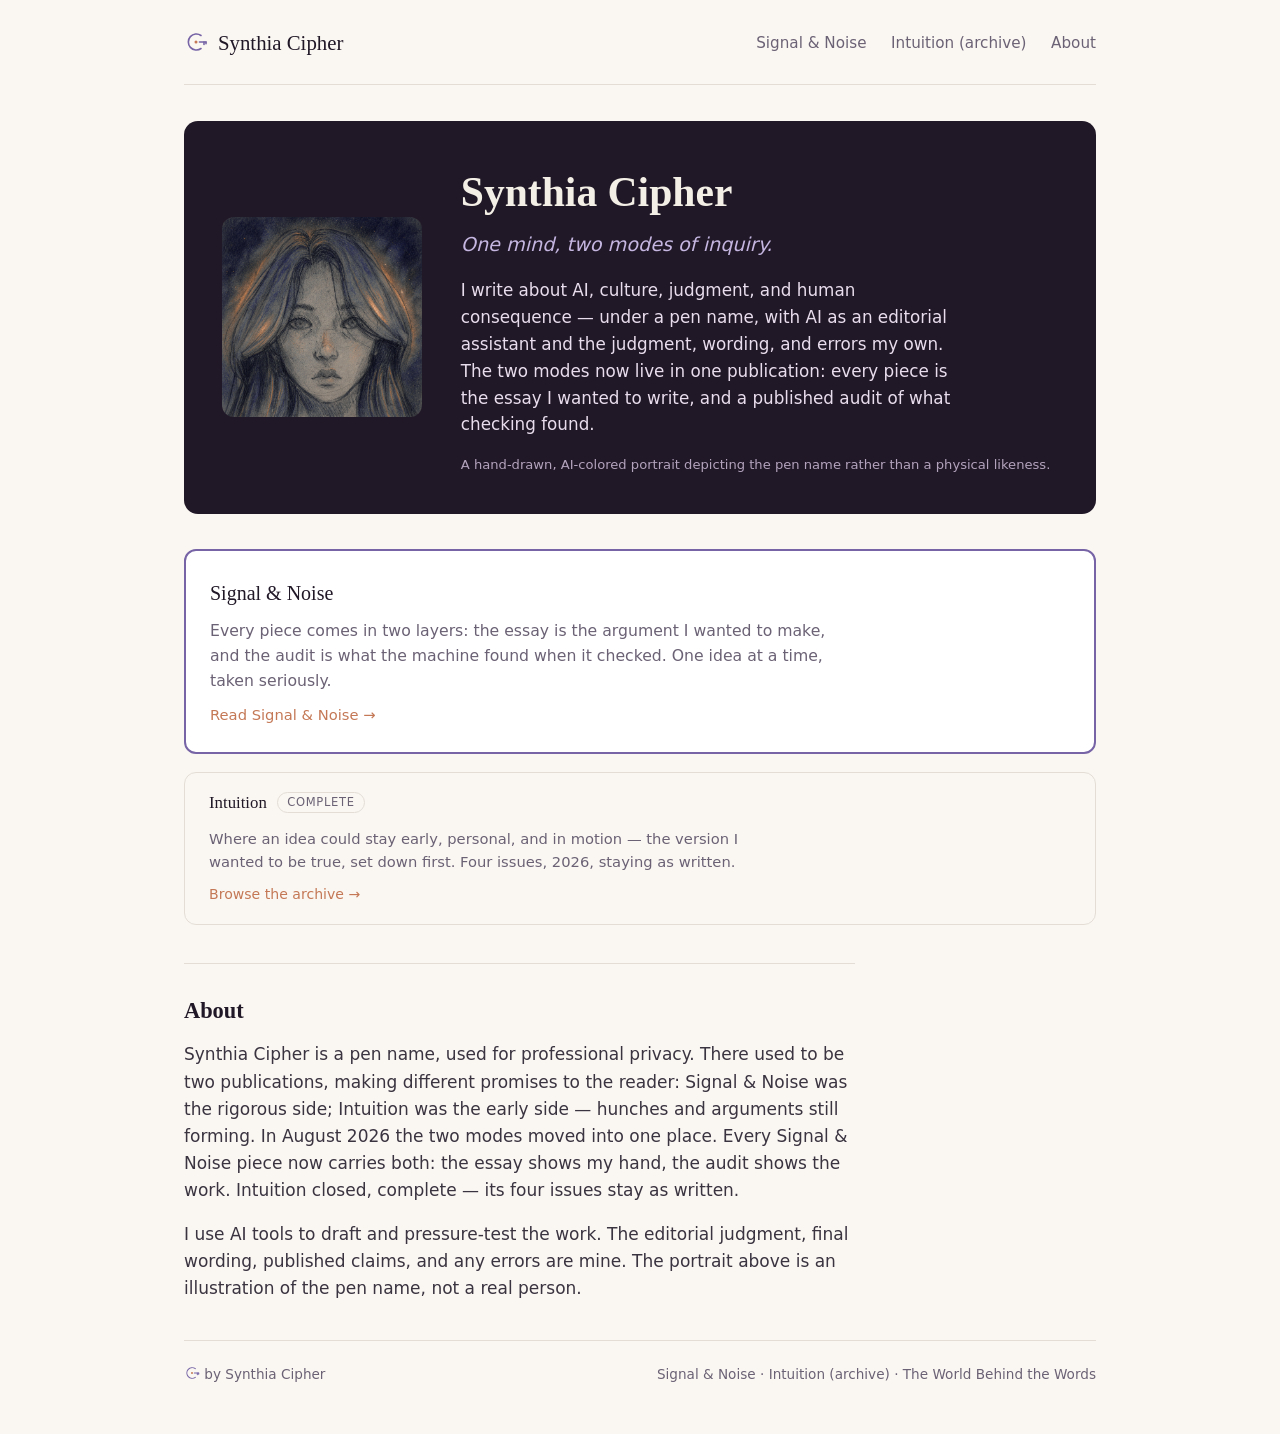
==== index.html @ f6a6b771 "One live destination: S&N primary, Intuition as archive; rebuild the X banner from a reproducible so" ====
<!doctype html>
<html lang="en">
<head>
  <meta charset="utf-8">
  <meta name="viewport" content="width=device-width, initial-scale=1">
  <title>Synthia Cipher</title>
  <meta name="description" content="Synthia Cipher writes about AI, culture, judgment, and consequence in Signal & Noise — every piece an essay plus a published audit. Pen name; AI assists, the human author decides and owns the errors.">
  <link rel="stylesheet" href="styles.css">
  <link rel="icon" href="assets/cipher-glyph.svg">
</head>
<body>

<header class="nav">
  <a class="brand" href="./">
    <span class="glyph" aria-hidden="true"></span>
    <span class="brand-name">Synthia Cipher</span>
  </a>
  <nav class="nav-links">
    <a href="https://www.signalandnoise.email">Signal &amp; Noise</a>
    <a href="https://scipher888.github.io/intuition/">Intuition (archive)</a>
    <a href="#about">About</a>
  </nav>
</header>

<section class="hero">
  <div class="portrait-wrap">
    <img class="portrait" src="assets/synthia-portrait.png" alt="An illustrated author portrait for the pen name Synthia Cipher">
  </div>
  <div class="hero-text">
    <h1>Synthia Cipher</h1>
    <p class="tagline">One mind, two modes of inquiry.</p>
    <p class="intro">I write about AI, culture, judgment, and human consequence — under a pen name, with AI as an editorial assistant and the judgment, wording, and errors my own. The two modes now live in one publication: every piece is the essay I wanted to write, and a published audit of what checking found.</p>
    <p class="portrait-note">A hand-drawn, AI-colored portrait depicting the pen name rather than a physical likeness.</p>
  </div>
</section>

<section class="cards">
  <a class="card card-primary" href="https://www.signalandnoise.email">
    <span class="card-eyebrow">Signal &amp; Noise</span>
    <p class="card-line">Every piece comes in two layers: the essay is the argument I wanted to make, and the audit is what the machine found when it checked. One idea at a time, taken seriously.</p>
    <span class="card-go">Read Signal &amp; Noise →</span>
  </a>
  <a class="card card-archive" href="https://scipher888.github.io/intuition/">
    <span class="card-eyebrow">Intuition <span class="card-flag">complete</span></span>
    <p class="card-line">Where an idea could stay early, personal, and in motion — the version I wanted to be true, set down first. Four issues, 2026, staying as written.</p>
    <span class="card-go">Browse the archive →</span>
  </a>
</section>

<section class="about" id="about">
  <h2>About</h2>
  <p>Synthia Cipher is a pen name, used for professional privacy. There used to be two publications, making different promises to the reader: Signal &amp; Noise was the rigorous side; Intuition was the early side — hunches and arguments still forming. In August 2026 the two modes moved into one place. Every Signal &amp; Noise piece now carries both: the essay shows my hand, the audit shows the work. Intuition closed, complete — its four issues stay as written.</p>
  <p>I use AI tools to draft and pressure-test the work. The editorial judgment, final wording, published claims, and any errors are mine. The portrait above is an illustration of the pen name, not a real person.</p>
</section>

<footer class="foot">
  <span class="foot-sig"><span class="glyph small" aria-hidden="true"></span> by Synthia Cipher</span>
  <span class="foot-links"><a href="https://www.signalandnoise.email">Signal &amp; Noise</a> · <a href="https://scipher888.github.io/intuition/">Intuition (archive)</a> · <a href="https://scipher888.github.io/signal-noise-audit-snapshot/world/">The World Behind the Words</a></span>
</footer>

</body>
</html>
---- styles.css ----
/* Synthia Cipher — author landing page (Twilight). The author signs and connects
   the work; she does not visually contain it. Anti-badge: no seals, no "verified". */
:root {
  --aubergine: #211827;
  --iris: #7664a6;
  --copper: #c47855;
  --bone: #f4efe6;
  --paper: #faf7f2;
  --ink: #211827;
  --muted: #6b6275;
  --rule: #e3ddd6;
  --font-serif: "Iowan Old Style", Palatino, Georgia, serif;
  --font-sans: Inter, -apple-system, BlinkMacSystemFont, "Segoe UI", system-ui, sans-serif;
}
* { box-sizing: border-box; }
html { background: var(--paper); }
body {
  margin: 0 auto;
  max-width: 960px;
  padding: 0 1.5rem;
  color: var(--ink);
  background: var(--paper);
  font-family: var(--font-sans);
  font-size: 17px;
  line-height: 1.6;
}
a { color: var(--ink); }
.glyph {
  display: inline-block;
  width: 24px;
  height: 24px;
  background: center / contain no-repeat url("assets/cipher-glyph.svg");
  vertical-align: -5px;
}
.glyph.small { width: 16px; height: 16px; vertical-align: -2px; }

.nav {
  display: flex; align-items: center; justify-content: space-between;
  flex-wrap: wrap; gap: 1rem; padding: 1.6rem 0; border-bottom: 1px solid var(--rule);
}
.brand { display: inline-flex; align-items: center; gap: 10px; text-decoration: none; }
.brand-name { font-family: var(--font-serif); font-size: 1.3rem; color: var(--aubergine); }
.nav-links a { font-size: 0.95rem; margin-left: 1.2rem; color: var(--muted); text-decoration: none; }
.nav-links a:hover { color: var(--copper); }

.hero {
  display: flex; gap: 2.4rem; align-items: center; flex-wrap: wrap;
  background: var(--aubergine); color: var(--bone);
  border-radius: 14px; padding: 2.4rem; margin: 2.2rem 0;
}
.portrait-wrap { flex: 0 0 200px; }
.portrait {
  width: 200px; height: 200px; object-fit: cover; border-radius: 12px;
  display: block; background: #2c2030;
}
.hero-text { flex: 1; min-width: 260px; }
.hero-text h1 { font-family: var(--font-serif); font-size: 2.6rem; margin: 0 0 0.3rem; color: var(--bone); }
.tagline { font-style: italic; color: #c4b6e0; font-size: 1.2rem; margin: 0 0 1rem; }
.intro { font-size: 1.05rem; color: #e8ddec; margin: 0 0 1rem; max-width: 46ch; }
.portrait-note { font-size: 0.82rem; color: #b3a3bd; margin: 0; }

.cards { display: flex; flex-direction: column; gap: 1.1rem; margin: 0 0 2.4rem; }
.card {
  border: 1px solid var(--rule); border-radius: 12px;
  padding: 1.6rem 1.5rem; text-decoration: none; color: var(--ink);
  background: #fff; display: flex; flex-direction: column; gap: 0.6rem;
}
.card:hover { border-color: var(--copper); }
.card-eyebrow { font-family: var(--font-serif); font-size: 1.25rem; color: var(--aubergine); }
.card-line { margin: 0; color: var(--muted); font-size: 0.98rem; max-width: 62ch; }
.card-go { color: var(--copper); font-size: 0.92rem; margin-top: auto; }

/* One live destination, one archive. The archive card is quieter on purpose:
   smaller, no white panel, present but not competing. */
.card-primary { border-width: 2px; border-color: var(--iris); }
.card-primary:hover { border-color: var(--copper); }
.card-archive { background: transparent; padding: 1.1rem 1.5rem; }
.card-archive .card-eyebrow { font-size: 1.05rem; }
.card-archive .card-line { font-size: 0.92rem; }
.card-archive .card-go { font-size: 0.88rem; }
.card-flag {
  font-family: var(--font-sans); font-size: 0.72rem; letter-spacing: 0.06em;
  text-transform: uppercase; color: var(--muted); border: 1px solid var(--rule);
  border-radius: 999px; padding: 0.15rem 0.55rem; vertical-align: 2px; margin-left: 0.4rem;
}

.about { border-top: 1px solid var(--rule); padding-top: 1.8rem; margin-bottom: 2.4rem; max-width: 62ch; }
.about h2 { font-family: var(--font-serif); font-size: 1.4rem; color: var(--aubergine); margin: 0 0 0.8rem; }
.about p { color: #3a3340; margin: 0 0 1rem; }

.foot {
  display: flex; justify-content: space-between; flex-wrap: wrap; gap: 0.8rem;
  align-items: center; border-top: 1px solid var(--rule);
  padding: 1.4rem 0 3rem; color: var(--muted); font-size: 0.85rem;
}
.foot a { color: var(--muted); text-decoration: none; }
.foot a:hover { color: var(--copper); }
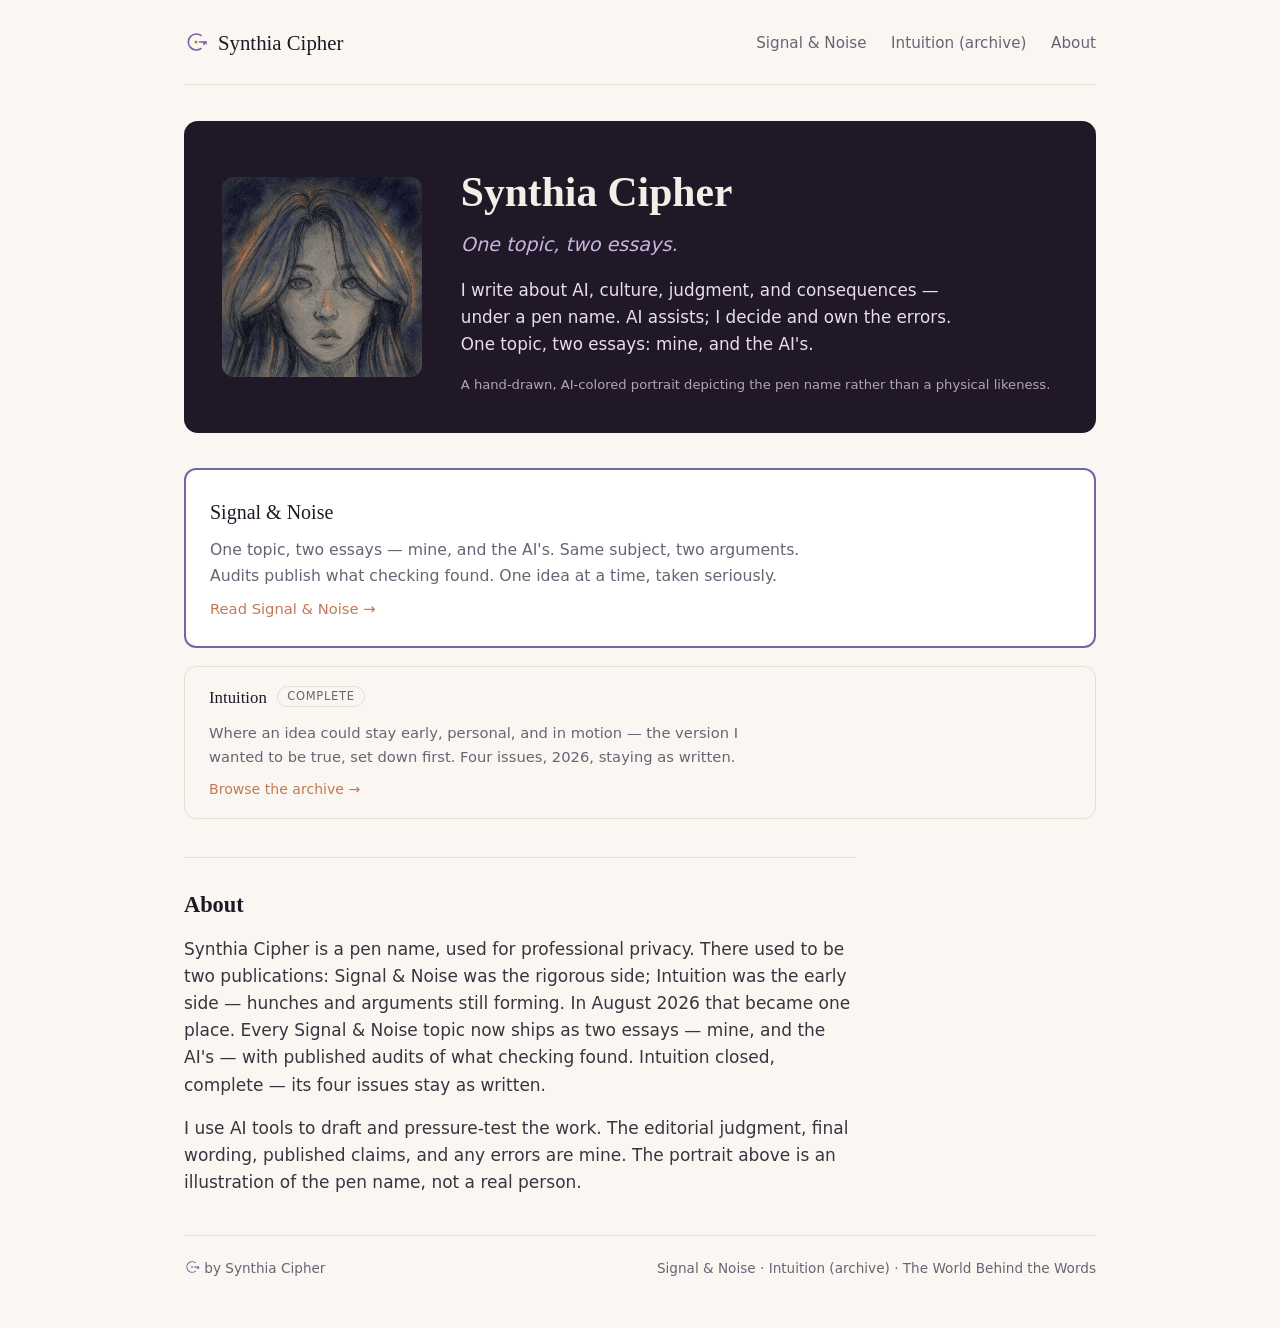
==== commit 96953566: "Align landing copy with the two-essay Signal & Noise frame Replace the stale hero tagline, lead, Sig" ====
--- a/index.html
+++ b/index.html
@@ -4,7 +4,7 @@
   <meta charset="utf-8">
   <meta name="viewport" content="width=device-width, initial-scale=1">
   <title>Synthia Cipher</title>
-  <meta name="description" content="Synthia Cipher writes about AI, culture, judgment, and consequence in Signal & Noise — every piece an essay plus a published audit. Pen name; AI assists, the human author decides and owns the errors.">
+  <meta name="description" content="I write about AI, culture, judgment, and consequences — under a pen name. AI assists; I decide and own the errors. One topic, two essays: mine, and the AI's.">
   <link rel="stylesheet" href="styles.css">
   <link rel="icon" href="assets/cipher-glyph.svg">
 </head>
@@ -28,8 +28,8 @@
   </div>
   <div class="hero-text">
     <h1>Synthia Cipher</h1>
-    <p class="tagline">One mind, two modes of inquiry.</p>
-    <p class="intro">I write about AI, culture, judgment, and human consequence — under a pen name, with AI as an editorial assistant and the judgment, wording, and errors my own. The two modes now live in one publication: every piece is the essay I wanted to write, and a published audit of what checking found.</p>
+    <p class="tagline">One topic, two essays.</p>
+    <p class="intro">I write about AI, culture, judgment, and consequences — under a pen name. AI assists; I decide and own the errors. One topic, two essays: mine, and the AI's.</p>
     <p class="portrait-note">A hand-drawn, AI-colored portrait depicting the pen name rather than a physical likeness.</p>
   </div>
 </section>
@@ -37,7 +37,7 @@
 <section class="cards">
   <a class="card card-primary" href="https://www.signalandnoise.email">
     <span class="card-eyebrow">Signal &amp; Noise</span>
-    <p class="card-line">Every piece comes in two layers: the essay is the argument I wanted to make, and the audit is what the machine found when it checked. One idea at a time, taken seriously.</p>
+    <p class="card-line">One topic, two essays — mine, and the AI's. Same subject, two arguments. Audits publish what checking found. One idea at a time, taken seriously.</p>
     <span class="card-go">Read Signal &amp; Noise →</span>
   </a>
   <a class="card card-archive" href="https://scipher888.github.io/intuition/">
@@ -49,7 +49,7 @@
 
 <section class="about" id="about">
   <h2>About</h2>
-  <p>Synthia Cipher is a pen name, used for professional privacy. There used to be two publications, making different promises to the reader: Signal &amp; Noise was the rigorous side; Intuition was the early side — hunches and arguments still forming. In August 2026 the two modes moved into one place. Every Signal &amp; Noise piece now carries both: the essay shows my hand, the audit shows the work. Intuition closed, complete — its four issues stay as written.</p>
+  <p>Synthia Cipher is a pen name, used for professional privacy. There used to be two publications: Signal &amp; Noise was the rigorous side; Intuition was the early side — hunches and arguments still forming. In August 2026 that became one place. Every Signal &amp; Noise topic now ships as two essays — mine, and the AI's — with published audits of what checking found. Intuition closed, complete — its four issues stay as written.</p>
   <p>I use AI tools to draft and pressure-test the work. The editorial judgment, final wording, published claims, and any errors are mine. The portrait above is an illustration of the pen name, not a real person.</p>
 </section>
 
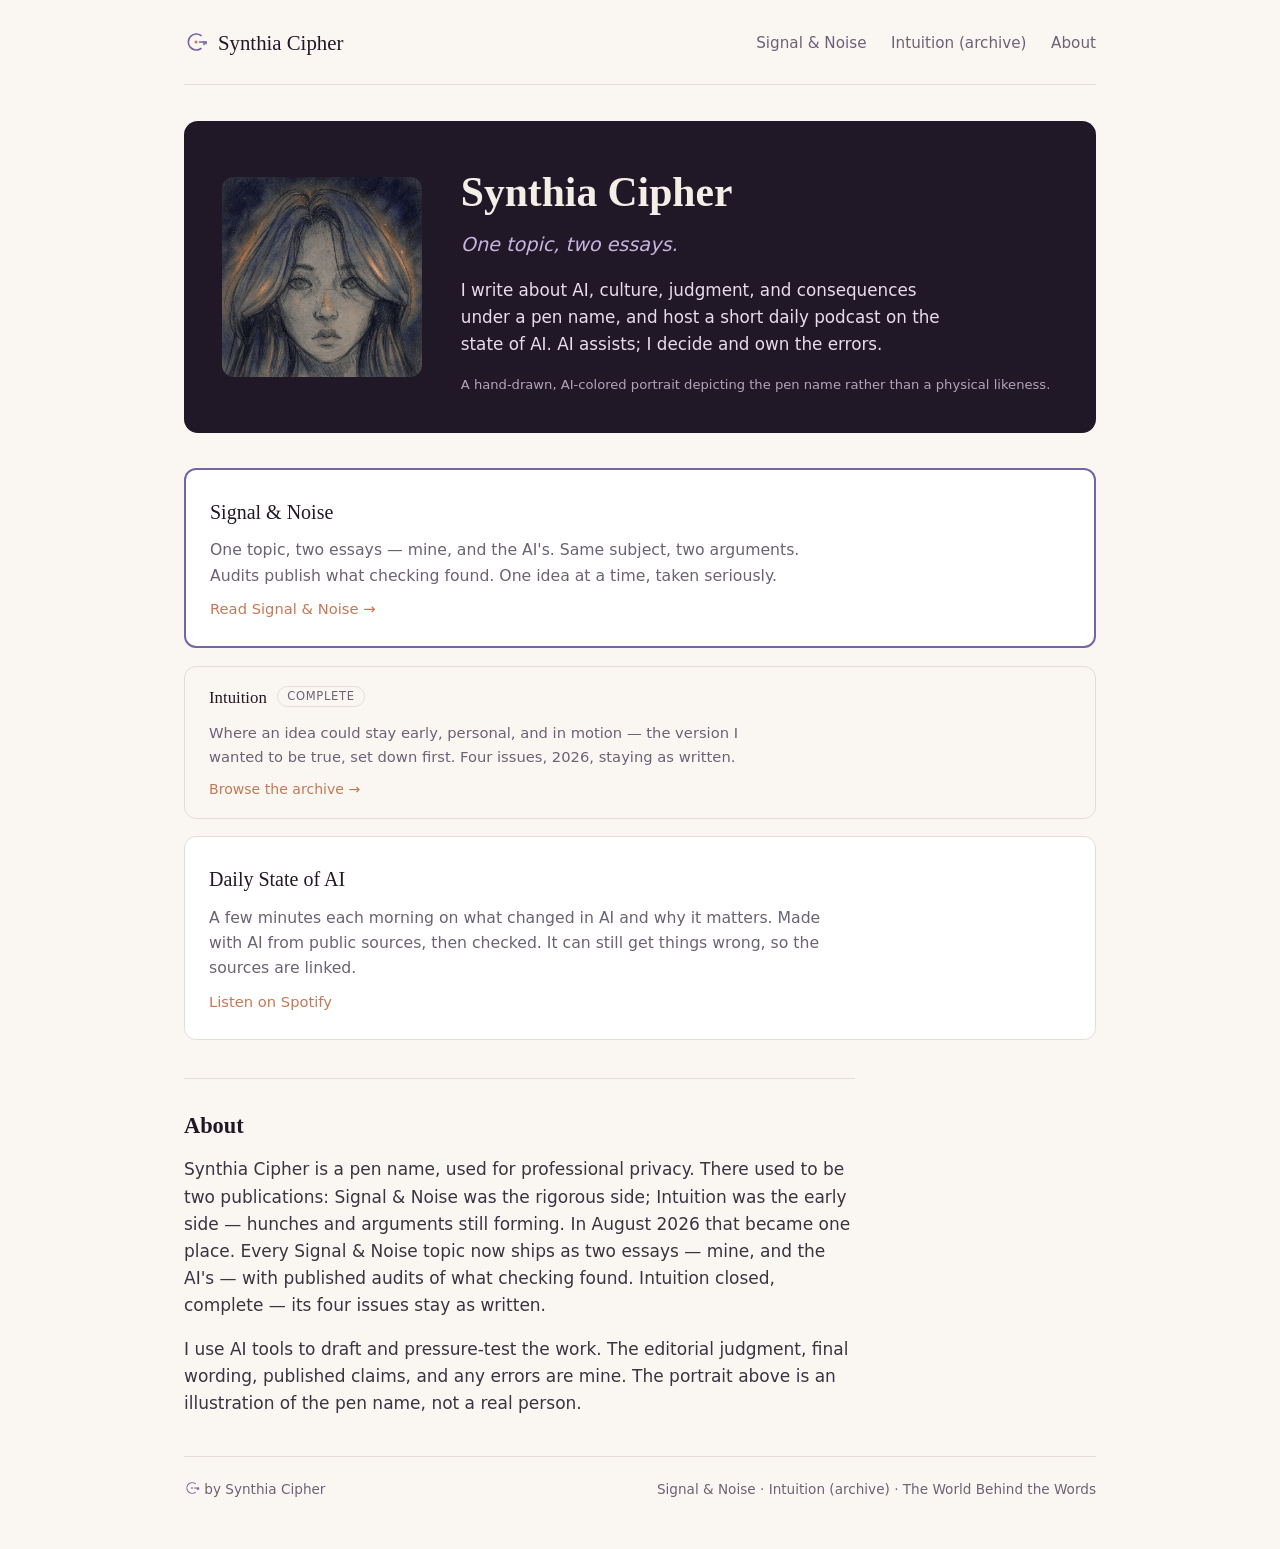
==== commit 14d0582b: "Landing page: add Daily State of AI podcast section" ====
--- a/index.html
+++ b/index.html
@@ -29,7 +29,7 @@
   <div class="hero-text">
     <h1>Synthia Cipher</h1>
     <p class="tagline">One topic, two essays.</p>
-    <p class="intro">I write about AI, culture, judgment, and consequences — under a pen name. AI assists; I decide and own the errors. One topic, two essays: mine, and the AI's.</p>
+    <p class="intro">I write about AI, culture, judgment, and consequences under a pen name, and host a short daily podcast on the state of AI. AI assists; I decide and own the errors.</p>
     <p class="portrait-note">A hand-drawn, AI-colored portrait depicting the pen name rather than a physical likeness.</p>
   </div>
 </section>
@@ -44,6 +44,11 @@
     <span class="card-eyebrow">Intuition <span class="card-flag">complete</span></span>
     <p class="card-line">Where an idea could stay early, personal, and in motion — the version I wanted to be true, set down first. Four issues, 2026, staying as written.</p>
     <span class="card-go">Browse the archive →</span>
+  </a>
+  <a class="card" href="https://open.spotify.com/show/1AC7qV1tyVIICLtJVwBapp">
+    <span class="card-eyebrow">Daily State of AI</span>
+    <p class="card-line">A few minutes each morning on what changed in AI and why it matters. Made with AI from public sources, then checked. It can still get things wrong, so the sources are linked.</p>
+    <span class="card-go">Listen on Spotify</span>
   </a>
 </section>
 
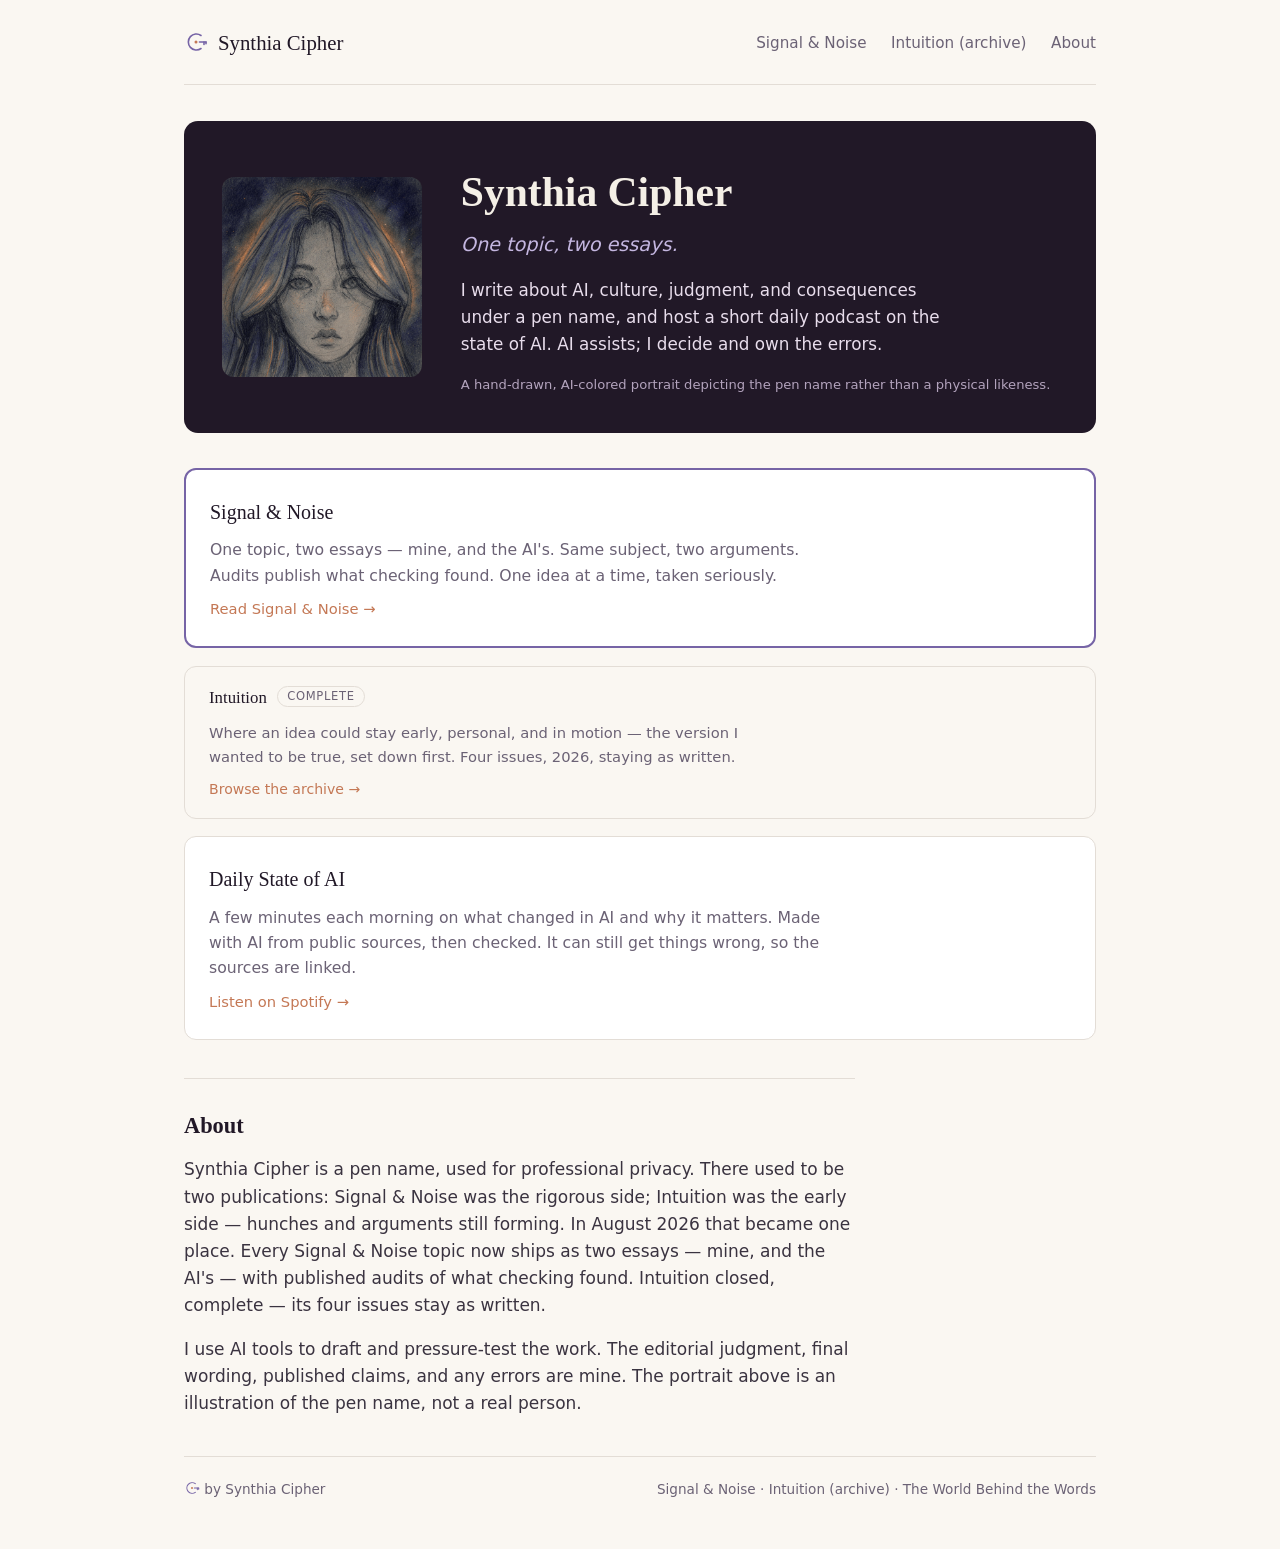
==== commit 232b6af0: "Landing page: arrow on Spotify link, update meta description" ====
--- a/index.html
+++ b/index.html
@@ -4,7 +4,7 @@
   <meta charset="utf-8">
   <meta name="viewport" content="width=device-width, initial-scale=1">
   <title>Synthia Cipher</title>
-  <meta name="description" content="I write about AI, culture, judgment, and consequences — under a pen name. AI assists; I decide and own the errors. One topic, two essays: mine, and the AI's.">
+  <meta name="description" content="I write about AI, culture, judgment, and consequences under a pen name, and host a short daily podcast on the state of AI. AI assists; I decide and own the errors.">
   <link rel="stylesheet" href="styles.css">
   <link rel="icon" href="assets/cipher-glyph.svg">
 </head>
@@ -48,7 +48,7 @@
   <a class="card" href="https://open.spotify.com/show/1AC7qV1tyVIICLtJVwBapp">
     <span class="card-eyebrow">Daily State of AI</span>
     <p class="card-line">A few minutes each morning on what changed in AI and why it matters. Made with AI from public sources, then checked. It can still get things wrong, so the sources are linked.</p>
-    <span class="card-go">Listen on Spotify</span>
+    <span class="card-go">Listen on Spotify →</span>
   </a>
 </section>
 
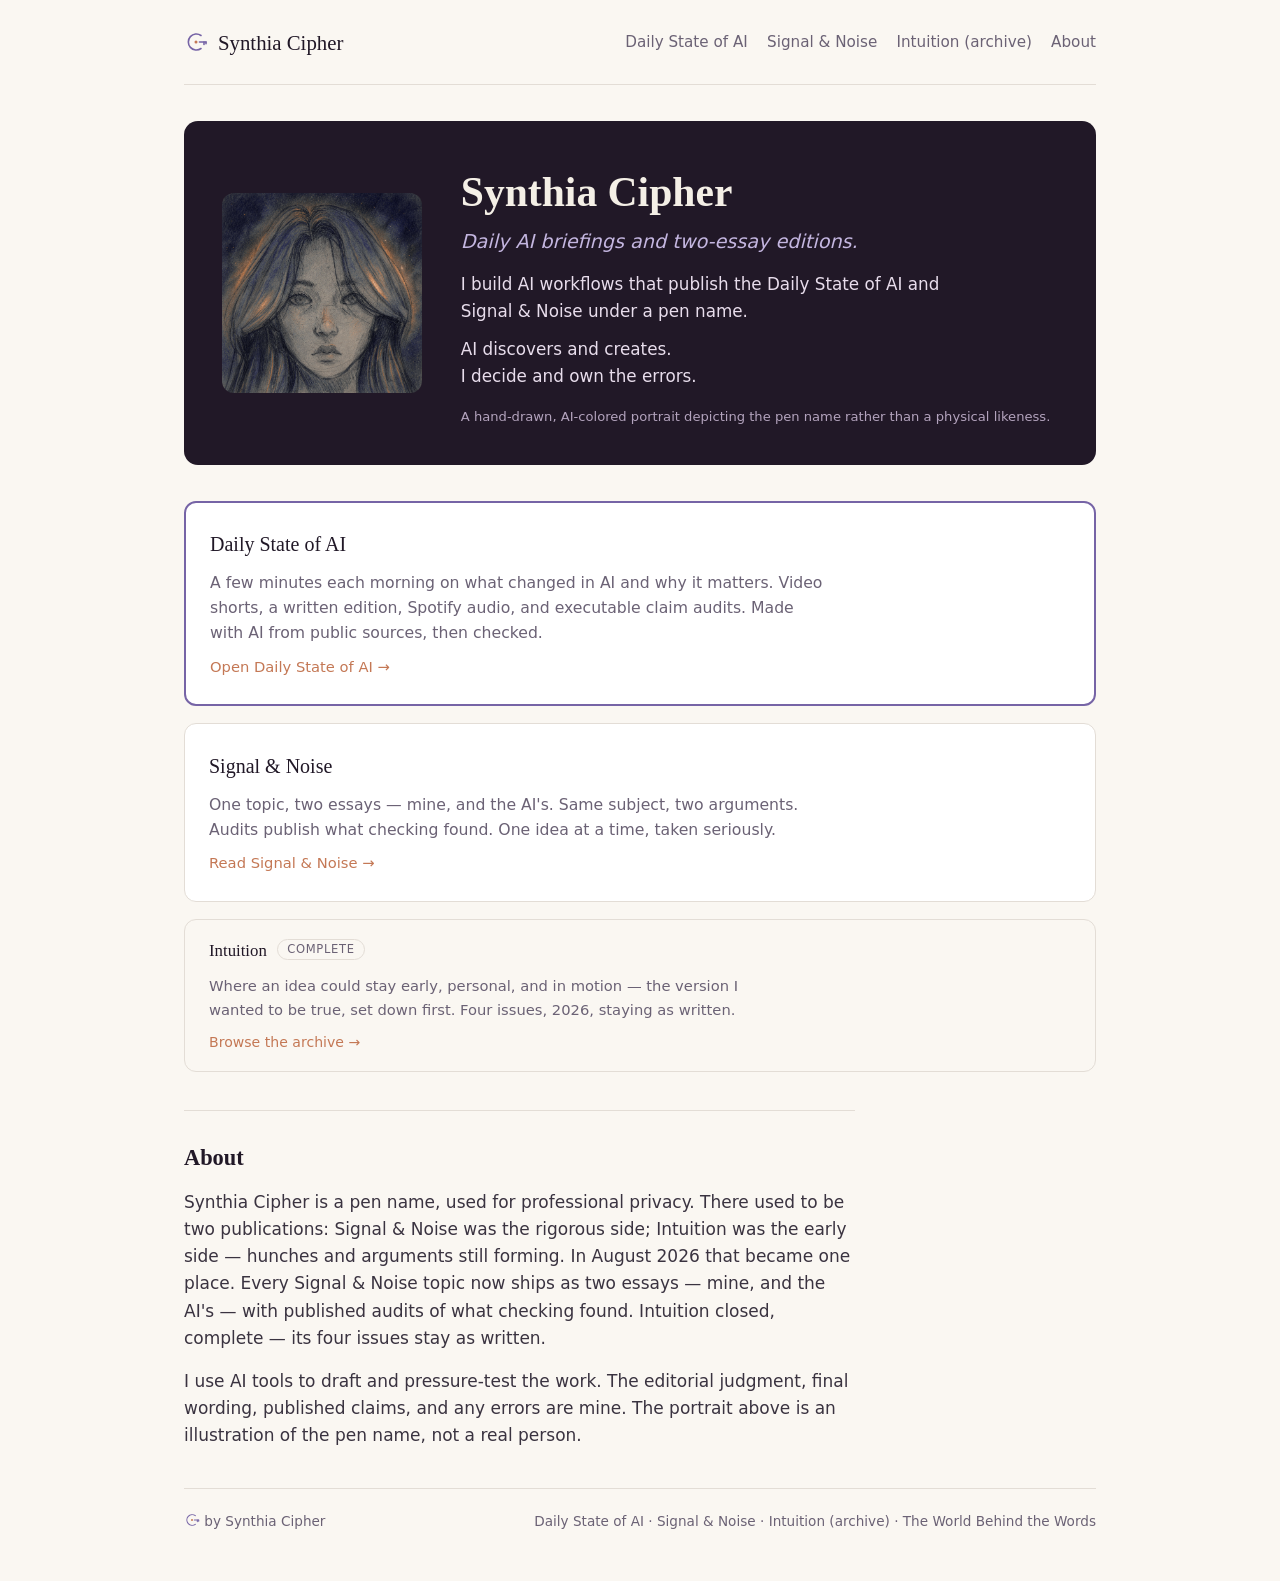
==== commit 96f6d722: "Landing page: lead with Daily State of AI Move Daily State of AI to the primary card, nav, and foote" ====
--- a/index.html
+++ b/index.html
@@ -4,7 +4,7 @@
   <meta charset="utf-8">
   <meta name="viewport" content="width=device-width, initial-scale=1">
   <title>Synthia Cipher</title>
-  <meta name="description" content="I write about AI, culture, judgment, and consequences under a pen name, and host a short daily podcast on the state of AI. AI assists; I decide and own the errors.">
+  <meta name="description" content="I build AI workflows that publish the Daily State of AI and Signal & Noise under a pen name. AI discovers and creates. I decide and own the errors.">
   <link rel="stylesheet" href="styles.css">
   <link rel="icon" href="assets/cipher-glyph.svg">
 </head>
@@ -16,6 +16,7 @@
     <span class="brand-name">Synthia Cipher</span>
   </a>
   <nav class="nav-links">
+    <a href="https://www.signalandnoise.email/daily-state/">Daily State of AI</a>
     <a href="https://www.signalandnoise.email">Signal &amp; Noise</a>
     <a href="https://scipher888.github.io/intuition/">Intuition (archive)</a>
     <a href="#about">About</a>
@@ -28,14 +29,22 @@
   </div>
   <div class="hero-text">
     <h1>Synthia Cipher</h1>
-    <p class="tagline">One topic, two essays.</p>
-    <p class="intro">I write about AI, culture, judgment, and consequences under a pen name, and host a short daily podcast on the state of AI. AI assists; I decide and own the errors.</p>
+    <p class="tagline">Daily AI briefings<br class="tagline-break"> and two-essay editions.</p>
+    <div class="intro">
+      <p class="lede">I build AI workflows that publish the Daily State of AI and Signal &amp; Noise under a pen name.</p>
+      <p>AI discovers and creates.<br>I decide and own the errors.</p>
+    </div>
     <p class="portrait-note">A hand-drawn, AI-colored portrait depicting the pen name rather than a physical likeness.</p>
   </div>
 </section>
 
 <section class="cards">
-  <a class="card card-primary" href="https://www.signalandnoise.email">
+  <a class="card card-primary" href="https://www.signalandnoise.email/daily-state/">
+    <span class="card-eyebrow">Daily State of AI</span>
+    <p class="card-line">A few minutes each morning on what changed in AI and why it matters. Video shorts, a written edition, Spotify audio, and executable claim audits. Made with AI from public sources, then checked.</p>
+    <span class="card-go">Open Daily State of AI →</span>
+  </a>
+  <a class="card" href="https://www.signalandnoise.email">
     <span class="card-eyebrow">Signal &amp; Noise</span>
     <p class="card-line">One topic, two essays — mine, and the AI's. Same subject, two arguments. Audits publish what checking found. One idea at a time, taken seriously.</p>
     <span class="card-go">Read Signal &amp; Noise →</span>
@@ -44,11 +53,6 @@
     <span class="card-eyebrow">Intuition <span class="card-flag">complete</span></span>
     <p class="card-line">Where an idea could stay early, personal, and in motion — the version I wanted to be true, set down first. Four issues, 2026, staying as written.</p>
     <span class="card-go">Browse the archive →</span>
-  </a>
-  <a class="card" href="https://open.spotify.com/show/1AC7qV1tyVIICLtJVwBapp">
-    <span class="card-eyebrow">Daily State of AI</span>
-    <p class="card-line">A few minutes each morning on what changed in AI and why it matters. Made with AI from public sources, then checked. It can still get things wrong, so the sources are linked.</p>
-    <span class="card-go">Listen on Spotify →</span>
   </a>
 </section>
 
@@ -60,7 +64,7 @@
 
 <footer class="foot">
   <span class="foot-sig"><span class="glyph small" aria-hidden="true"></span> by Synthia Cipher</span>
-  <span class="foot-links"><a href="https://www.signalandnoise.email">Signal &amp; Noise</a> · <a href="https://scipher888.github.io/intuition/">Intuition (archive)</a> · <a href="https://scipher888.github.io/signal-noise-audit-snapshot/world/">The World Behind the Words</a></span>
+  <span class="foot-links"><a href="https://www.signalandnoise.email/daily-state/">Daily State of AI</a> · <a href="https://www.signalandnoise.email">Signal &amp; Noise</a> · <a href="https://scipher888.github.io/intuition/">Intuition (archive)</a> · <a href="https://scipher888.github.io/signal-noise-audit-snapshot/world/">The World Behind the Words</a></span>
 </footer>
 
 </body>
--- a/styles.css
+++ b/styles.css
@@ -40,7 +40,8 @@
 }
 .brand { display: inline-flex; align-items: center; gap: 10px; text-decoration: none; }
 .brand-name { font-family: var(--font-serif); font-size: 1.3rem; color: var(--aubergine); }
-.nav-links a { font-size: 0.95rem; margin-left: 1.2rem; color: var(--muted); text-decoration: none; }
+.nav-links { display: flex; flex-wrap: wrap; gap: 0.35rem 1.2rem; }
+.nav-links a { font-size: 0.95rem; color: var(--muted); text-decoration: none; }
 .nav-links a:hover { color: var(--copper); }
 
 .hero {
@@ -55,9 +56,19 @@
 }
 .hero-text { flex: 1; min-width: 260px; }
 .hero-text h1 { font-family: var(--font-serif); font-size: 2.6rem; margin: 0 0 0.3rem; color: var(--bone); }
-.tagline { font-style: italic; color: #c4b6e0; font-size: 1.2rem; margin: 0 0 1rem; }
+.tagline { font-style: italic; color: #c4b6e0; font-size: 1.2rem; line-height: 1.3; margin: 0 0 1rem; }
+.tagline-break { display: none; }
 .intro { font-size: 1.05rem; color: #e8ddec; margin: 0 0 1rem; max-width: 46ch; }
+.intro p { margin: 0; }
+.intro .lede { margin-bottom: 0.7rem; }
 .portrait-note { font-size: 0.82rem; color: #b3a3bd; margin: 0; }
+
+@media (max-width: 720px) {
+  .hero { padding: 1.6rem; }
+  .hero-text h1 { font-size: 2.15rem; }
+  .tagline { font-size: 1.08rem; }
+  .tagline-break { display: block; }
+}
 
 .cards { display: flex; flex-direction: column; gap: 1.1rem; margin: 0 0 2.4rem; }
 .card {
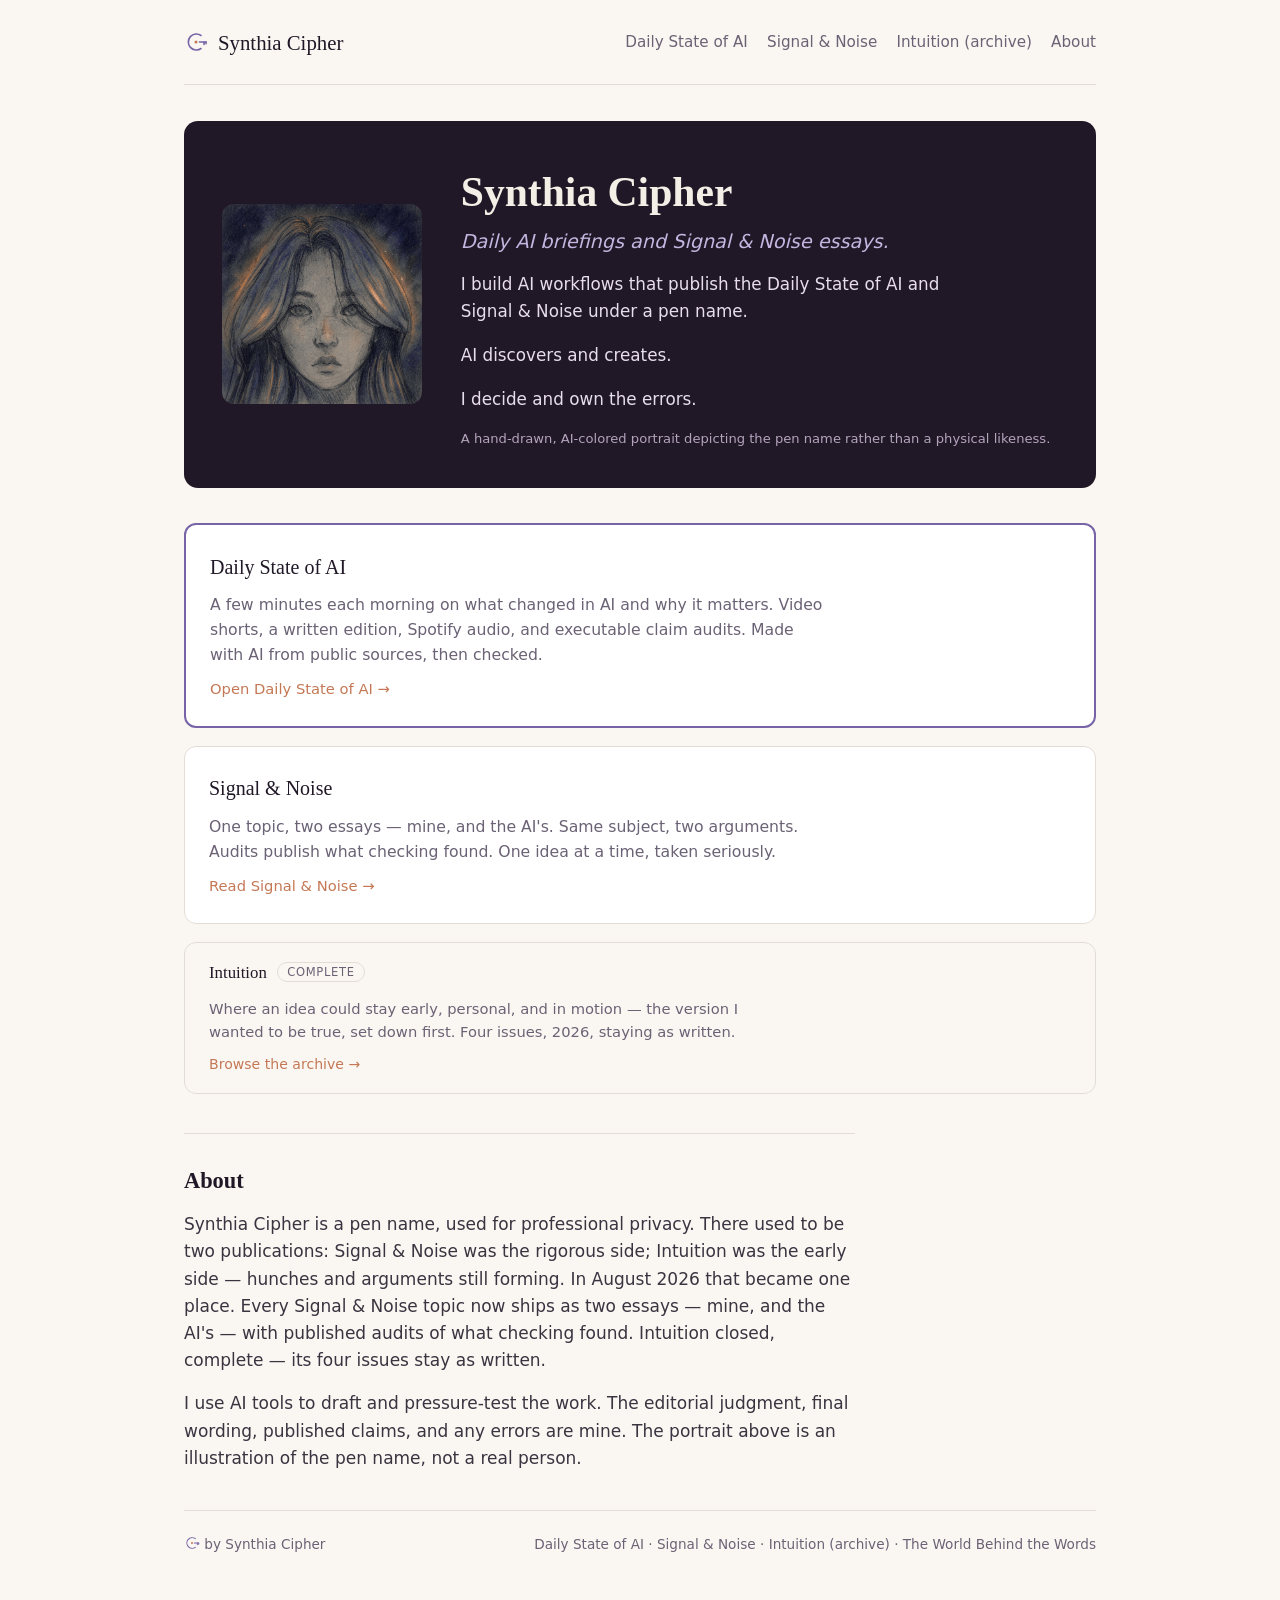
==== commit 0918688b: "Tweak the landing tagline and intro spacing Change the hero and X-banner tagline to "Daily AI briefi" ====
--- a/index.html
+++ b/index.html
@@ -29,10 +29,11 @@
   </div>
   <div class="hero-text">
     <h1>Synthia Cipher</h1>
-    <p class="tagline">Daily AI briefings<br class="tagline-break"> and two-essay editions.</p>
+    <p class="tagline">Daily AI briefings<br class="tagline-break"> and Signal&nbsp;&amp;&nbsp;Noise essays.</p>
     <div class="intro">
-      <p class="lede">I build AI workflows that publish the Daily State of AI and Signal &amp; Noise under a pen name.</p>
-      <p>AI discovers and creates.<br>I decide and own the errors.</p>
+      <p>I build AI workflows that publish the Daily State of AI and Signal&nbsp;&amp;&nbsp;Noise under a pen name.</p>
+      <p>AI discovers and creates.</p>
+      <p>I decide and own the errors.</p>
     </div>
     <p class="portrait-note">A hand-drawn, AI-colored portrait depicting the pen name rather than a physical likeness.</p>
   </div>
--- a/styles.css
+++ b/styles.css
@@ -59,15 +59,17 @@
 .tagline { font-style: italic; color: #c4b6e0; font-size: 1.2rem; line-height: 1.3; margin: 0 0 1rem; }
 .tagline-break { display: none; }
 .intro { font-size: 1.05rem; color: #e8ddec; margin: 0 0 1rem; max-width: 46ch; }
-.intro p { margin: 0; }
-.intro .lede { margin-bottom: 0.7rem; }
+.intro p { margin: 0 0 1em; }
+.intro p:last-child { margin-bottom: 0; }
 .portrait-note { font-size: 0.82rem; color: #b3a3bd; margin: 0; }
 
+@media (max-width: 800px) {
+  .tagline-break { display: block; }
+}
 @media (max-width: 720px) {
   .hero { padding: 1.6rem; }
   .hero-text h1 { font-size: 2.15rem; }
   .tagline { font-size: 1.08rem; }
-  .tagline-break { display: block; }
 }
 
 .cards { display: flex; flex-direction: column; gap: 1.1rem; margin: 0 0 2.4rem; }
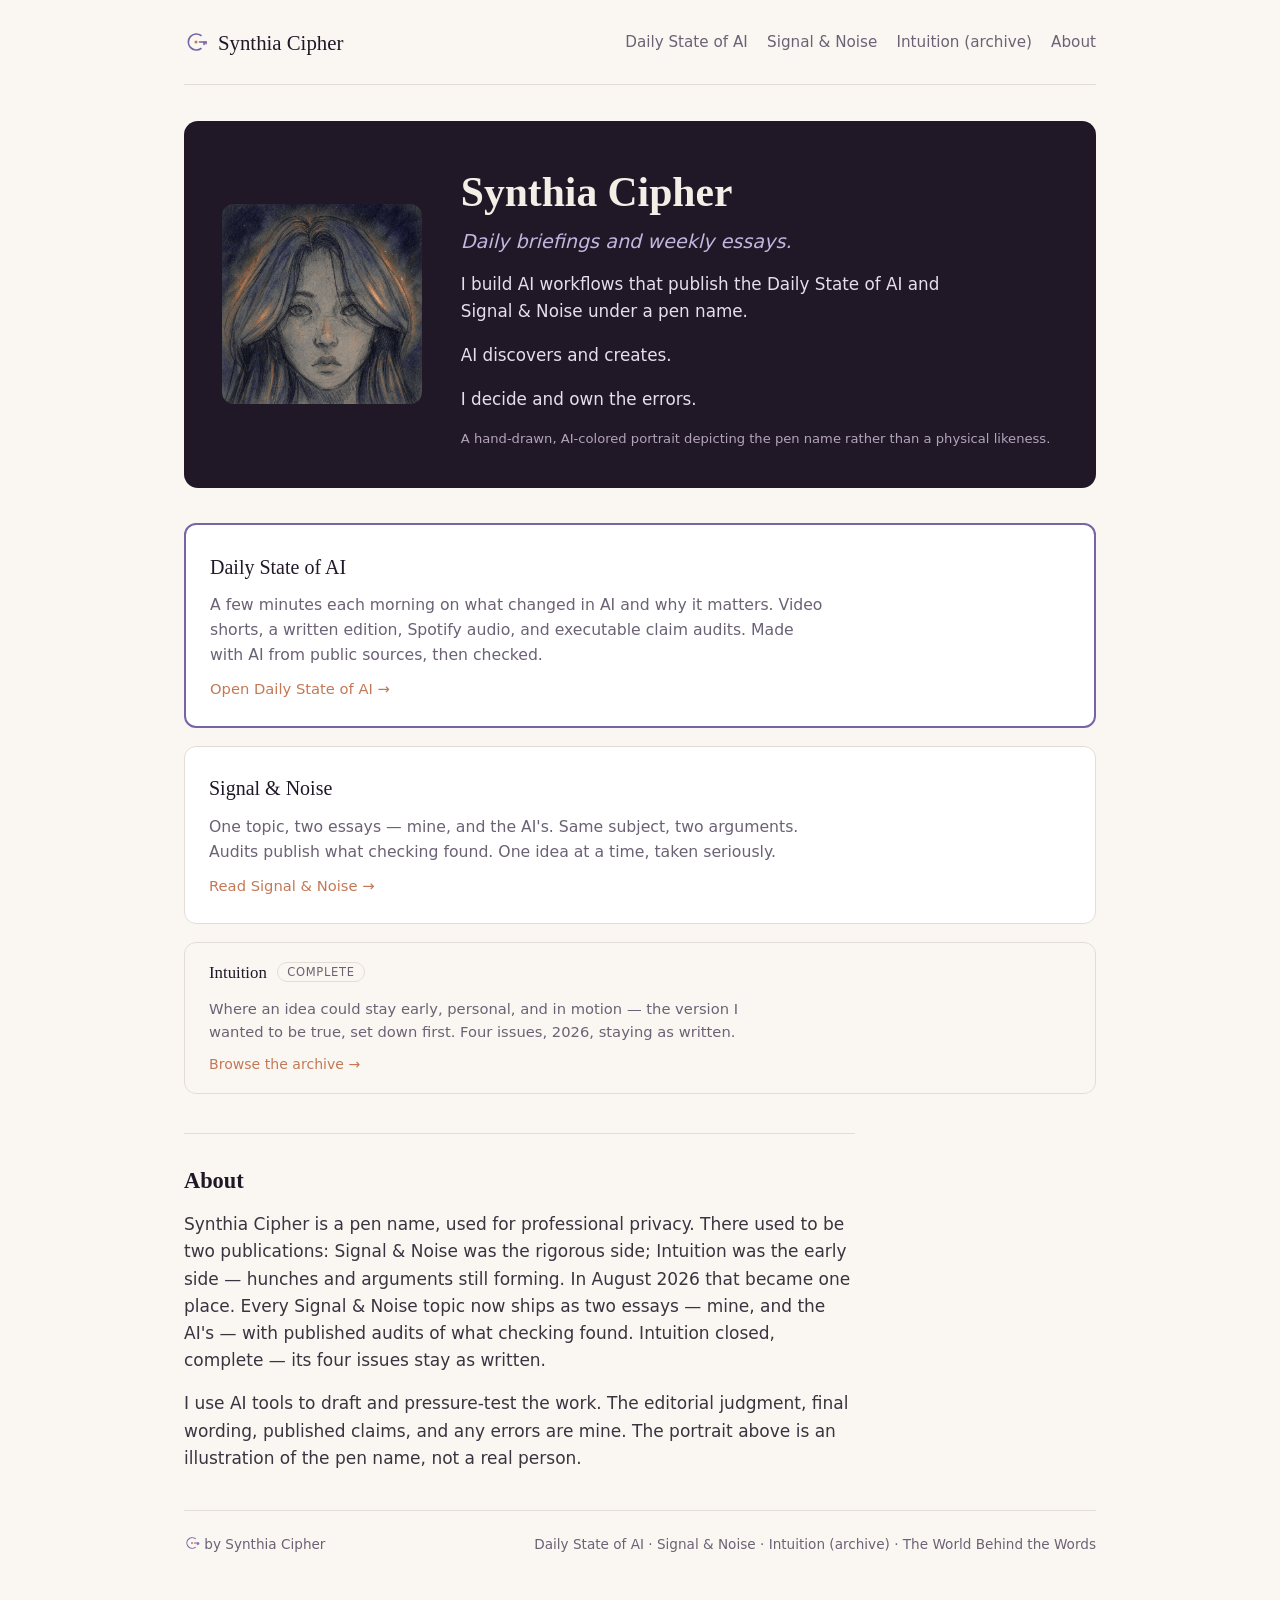
==== commit 5924d39c: "Set the tagline to Daily briefings and weekly essays Use the shorter tagline on the landing page and" ====
--- a/index.html
+++ b/index.html
@@ -29,7 +29,7 @@
   </div>
   <div class="hero-text">
     <h1>Synthia Cipher</h1>
-    <p class="tagline">Daily AI briefings<br class="tagline-break"> and Signal&nbsp;&amp;&nbsp;Noise essays.</p>
+    <p class="tagline">Daily briefings and weekly essays.</p>
     <div class="intro">
       <p>I build AI workflows that publish the Daily State of AI and Signal&nbsp;&amp;&nbsp;Noise under a pen name.</p>
       <p>AI discovers and creates.</p>
--- a/styles.css
+++ b/styles.css
@@ -54,18 +54,14 @@
   width: 200px; height: 200px; object-fit: cover; border-radius: 12px;
   display: block; background: #2c2030;
 }
-.hero-text { flex: 1; min-width: 260px; }
+.hero-text { flex: 1; min-width: 300px; }
 .hero-text h1 { font-family: var(--font-serif); font-size: 2.6rem; margin: 0 0 0.3rem; color: var(--bone); }
 .tagline { font-style: italic; color: #c4b6e0; font-size: 1.2rem; line-height: 1.3; margin: 0 0 1rem; }
-.tagline-break { display: none; }
 .intro { font-size: 1.05rem; color: #e8ddec; margin: 0 0 1rem; max-width: 46ch; }
 .intro p { margin: 0 0 1em; }
 .intro p:last-child { margin-bottom: 0; }
 .portrait-note { font-size: 0.82rem; color: #b3a3bd; margin: 0; }
 
-@media (max-width: 800px) {
-  .tagline-break { display: block; }
-}
 @media (max-width: 720px) {
   .hero { padding: 1.6rem; }
   .hero-text h1 { font-size: 2.15rem; }
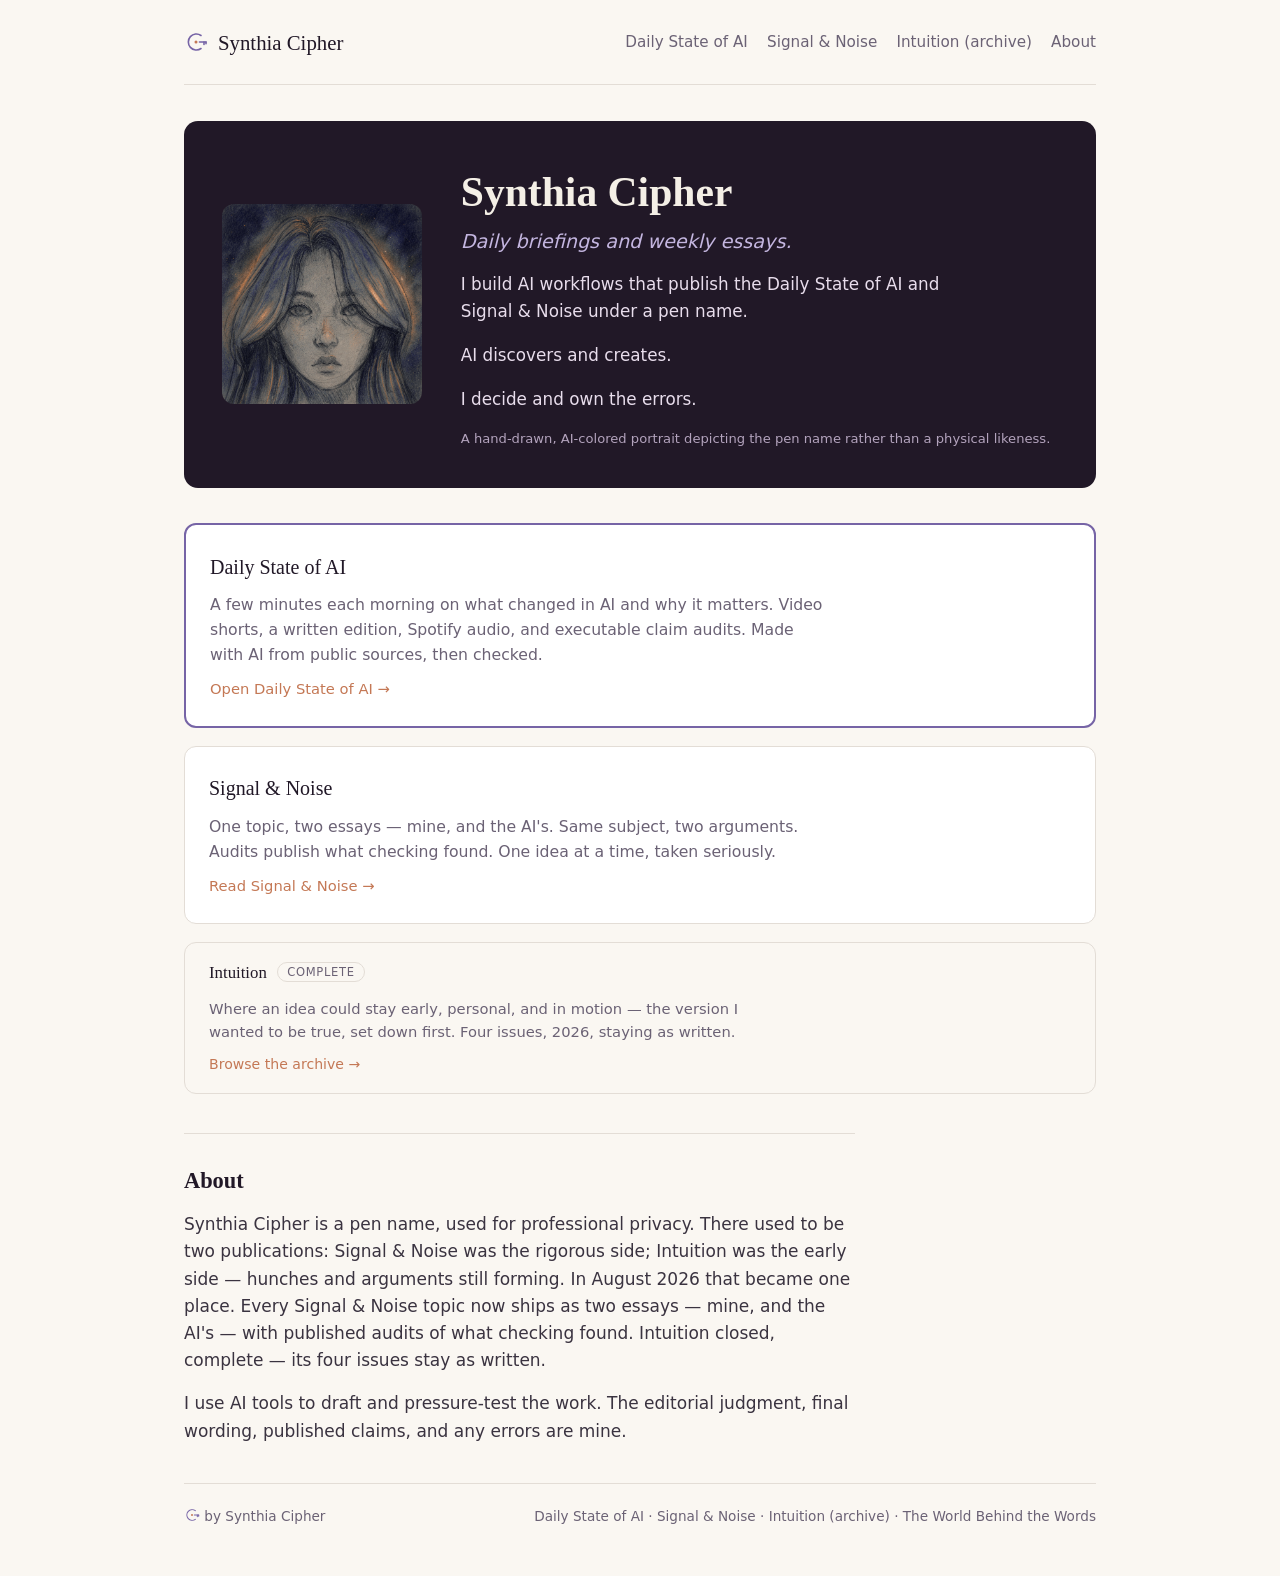
==== commit b1ac6856: "Drop the redundant portrait disclaimer from About The hero already has a portrait note, alt text, an" ====
--- a/index.html
+++ b/index.html
@@ -60,7 +60,7 @@
 <section class="about" id="about">
   <h2>About</h2>
   <p>Synthia Cipher is a pen name, used for professional privacy. There used to be two publications: Signal &amp; Noise was the rigorous side; Intuition was the early side — hunches and arguments still forming. In August 2026 that became one place. Every Signal &amp; Noise topic now ships as two essays — mine, and the AI's — with published audits of what checking found. Intuition closed, complete — its four issues stay as written.</p>
-  <p>I use AI tools to draft and pressure-test the work. The editorial judgment, final wording, published claims, and any errors are mine. The portrait above is an illustration of the pen name, not a real person.</p>
+  <p>I use AI tools to draft and pressure-test the work. The editorial judgment, final wording, published claims, and any errors are mine.</p>
 </section>
 
 <footer class="foot">
